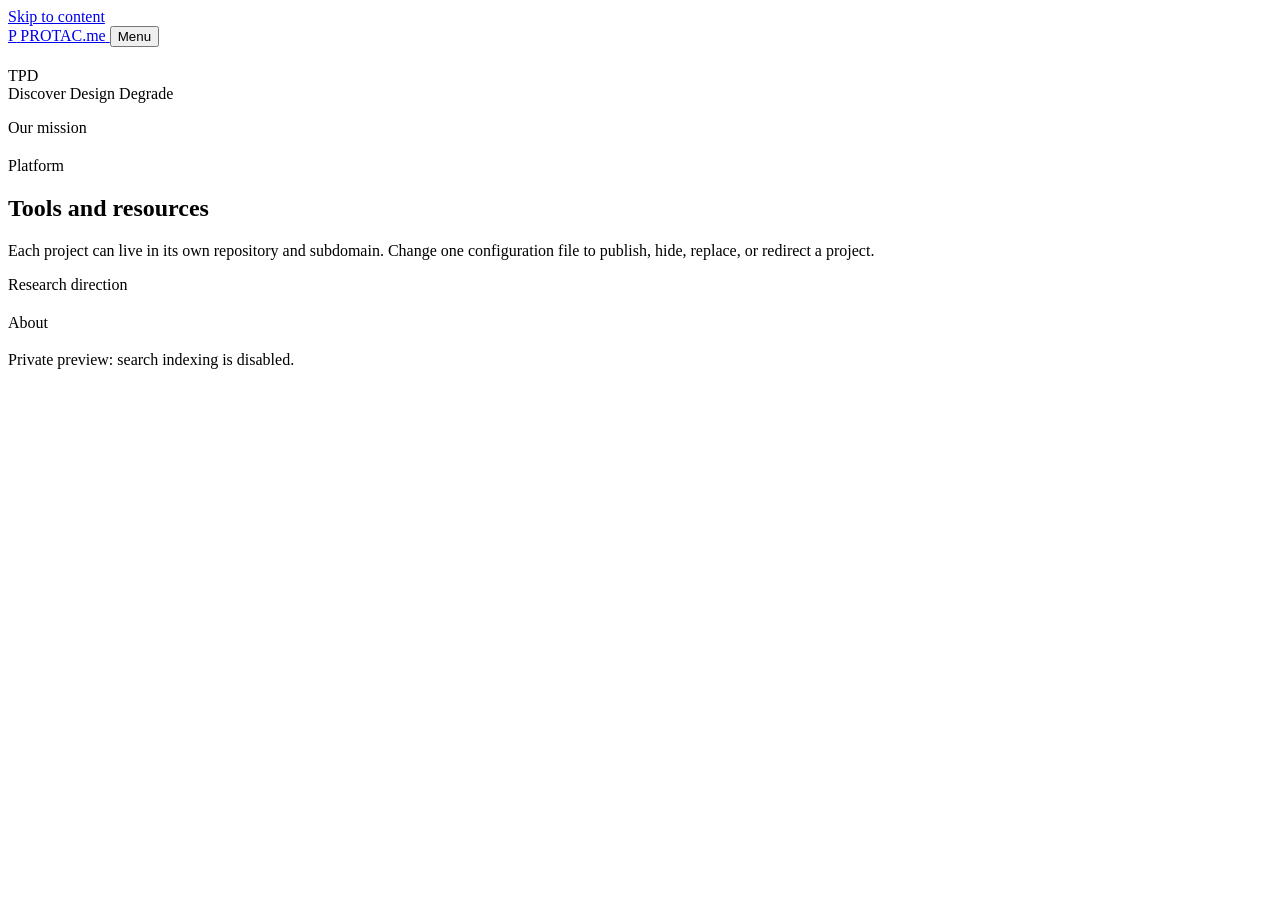
==== index.html @ 42d92f2d "Add files via upload" ====
<!doctype html>
<html lang="en">
<head>
  <meta charset="utf-8" />
  <meta name="viewport" content="width=device-width, initial-scale=1" />
  <meta name="robots" content="noindex, nofollow, noarchive, nosnippet, noimageindex" />
  <meta name="googlebot" content="noindex, nofollow, noarchive, nosnippet, noimageindex" />
  <meta name="bingbot" content="noindex, nofollow, noarchive, nosnippet, noimageindex" />
  <meta name="description" content="PROTAC.me — tools, data, and technologies for programmable protein degradation." />
  <title>PROTAC.me | Programmable Protein Degradation</title>
  <link rel="icon" href="assets/favicon.svg" type="image/svg+xml" />
  <link rel="stylesheet" href="assets/styles.css" />
  <script defer src="data/site-config.js"></script>
  <script defer src="assets/app.js"></script>
</head>
<body>
  <a class="skip-link" href="#main">Skip to content</a>

  <header class="site-header">
    <div class="container header-inner">
      <a class="brand" href="#top" aria-label="PROTAC.me home">
        <span class="brand-mark" aria-hidden="true">P</span>
        <span class="brand-word">PROTAC<span>.me</span></span>
      </a>
      <button class="menu-button" aria-expanded="false" aria-controls="site-nav">Menu</button>
      <nav id="site-nav" class="site-nav" aria-label="Primary navigation"></nav>
    </div>
  </header>

  <main id="main">
    <section id="top" class="hero">
      <div class="container hero-grid">
        <div>
          <p class="eyebrow" id="hero-eyebrow"></p>
          <h1 id="hero-title"></h1>
          <p class="hero-copy" id="hero-copy"></p>
          <div class="hero-actions" id="hero-actions"></div>
        </div>
        <div class="hero-visual" aria-label="Discover, design, and degrade workflow">
          <div class="orbit orbit-a"></div>
          <div class="orbit orbit-b"></div>
          <div class="core">TPD</div>
          <span class="node node-a">Discover</span>
          <span class="node node-b">Design</span>
          <span class="node node-c">Degrade</span>
        </div>
      </div>
    </section>

    <section class="mission section">
      <div class="container mission-grid">
        <div>
          <p class="section-label">Our mission</p>
          <h2 id="mission-title"></h2>
        </div>
        <p id="mission-copy"></p>
      </div>
    </section>

    <section id="resources" class="section section-muted">
      <div class="container">
        <div class="section-heading">
          <div>
            <p class="section-label">Platform</p>
            <h2>Tools and resources</h2>
          </div>
          <p>Each project can live in its own repository and subdomain. Change one configuration file to publish, hide, replace, or redirect a project.</p>
        </div>
        <div id="project-grid" class="project-grid"></div>
      </div>
    </section>

    <section id="research" class="section">
      <div class="container split-card">
        <div>
          <p class="section-label">Research direction</p>
          <h2 id="research-title"></h2>
        </div>
        <div id="research-items" class="research-items"></div>
      </div>
    </section>

    <section id="about" class="section section-dark">
      <div class="container about-grid">
        <div>
          <p class="section-label">About</p>
          <h2 id="about-title"></h2>
        </div>
        <div>
          <p id="about-copy"></p>
          <div id="about-links" class="text-links"></div>
        </div>
      </div>
    </section>
  </main>

  <footer class="site-footer">
    <div class="container footer-inner">
      <p id="footer-copy"></p>
      <p class="privacy-note">Private preview: search indexing is disabled.</p>
    </div>
  </footer>
</body>
</html>
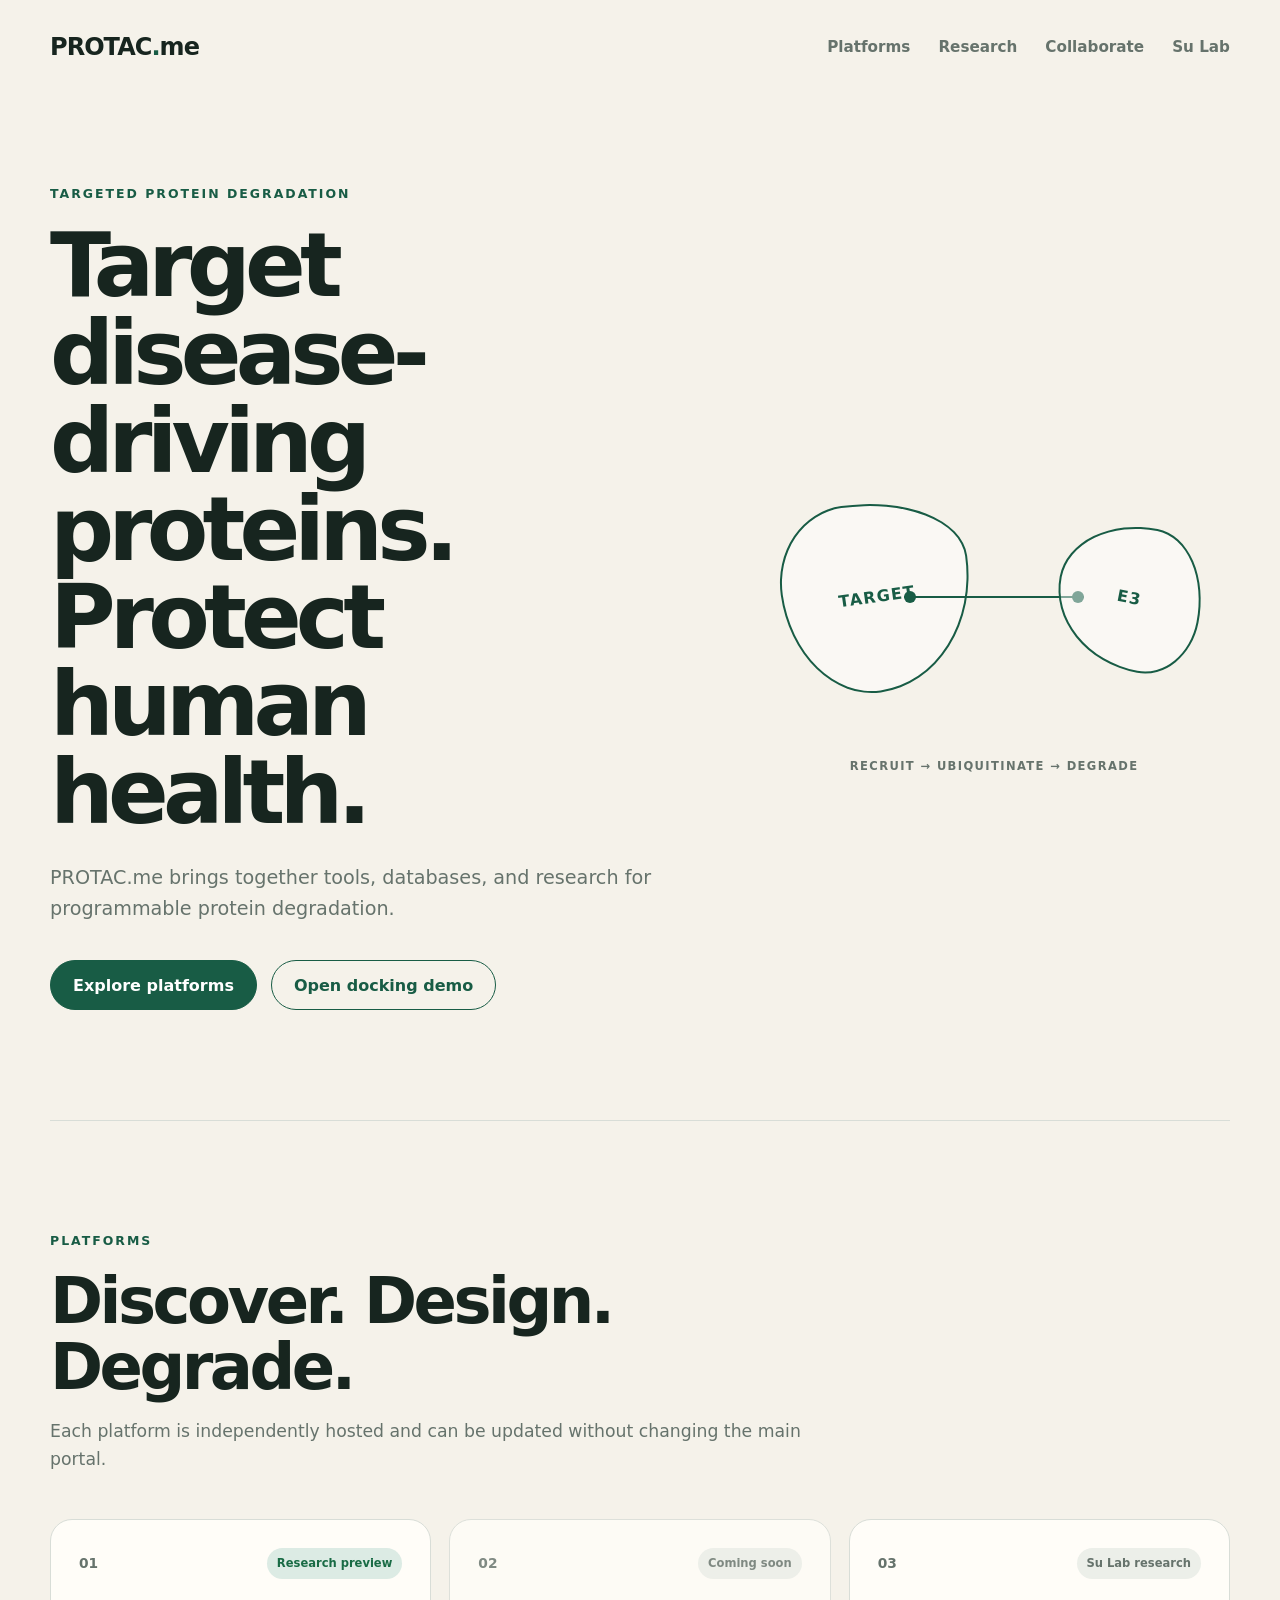
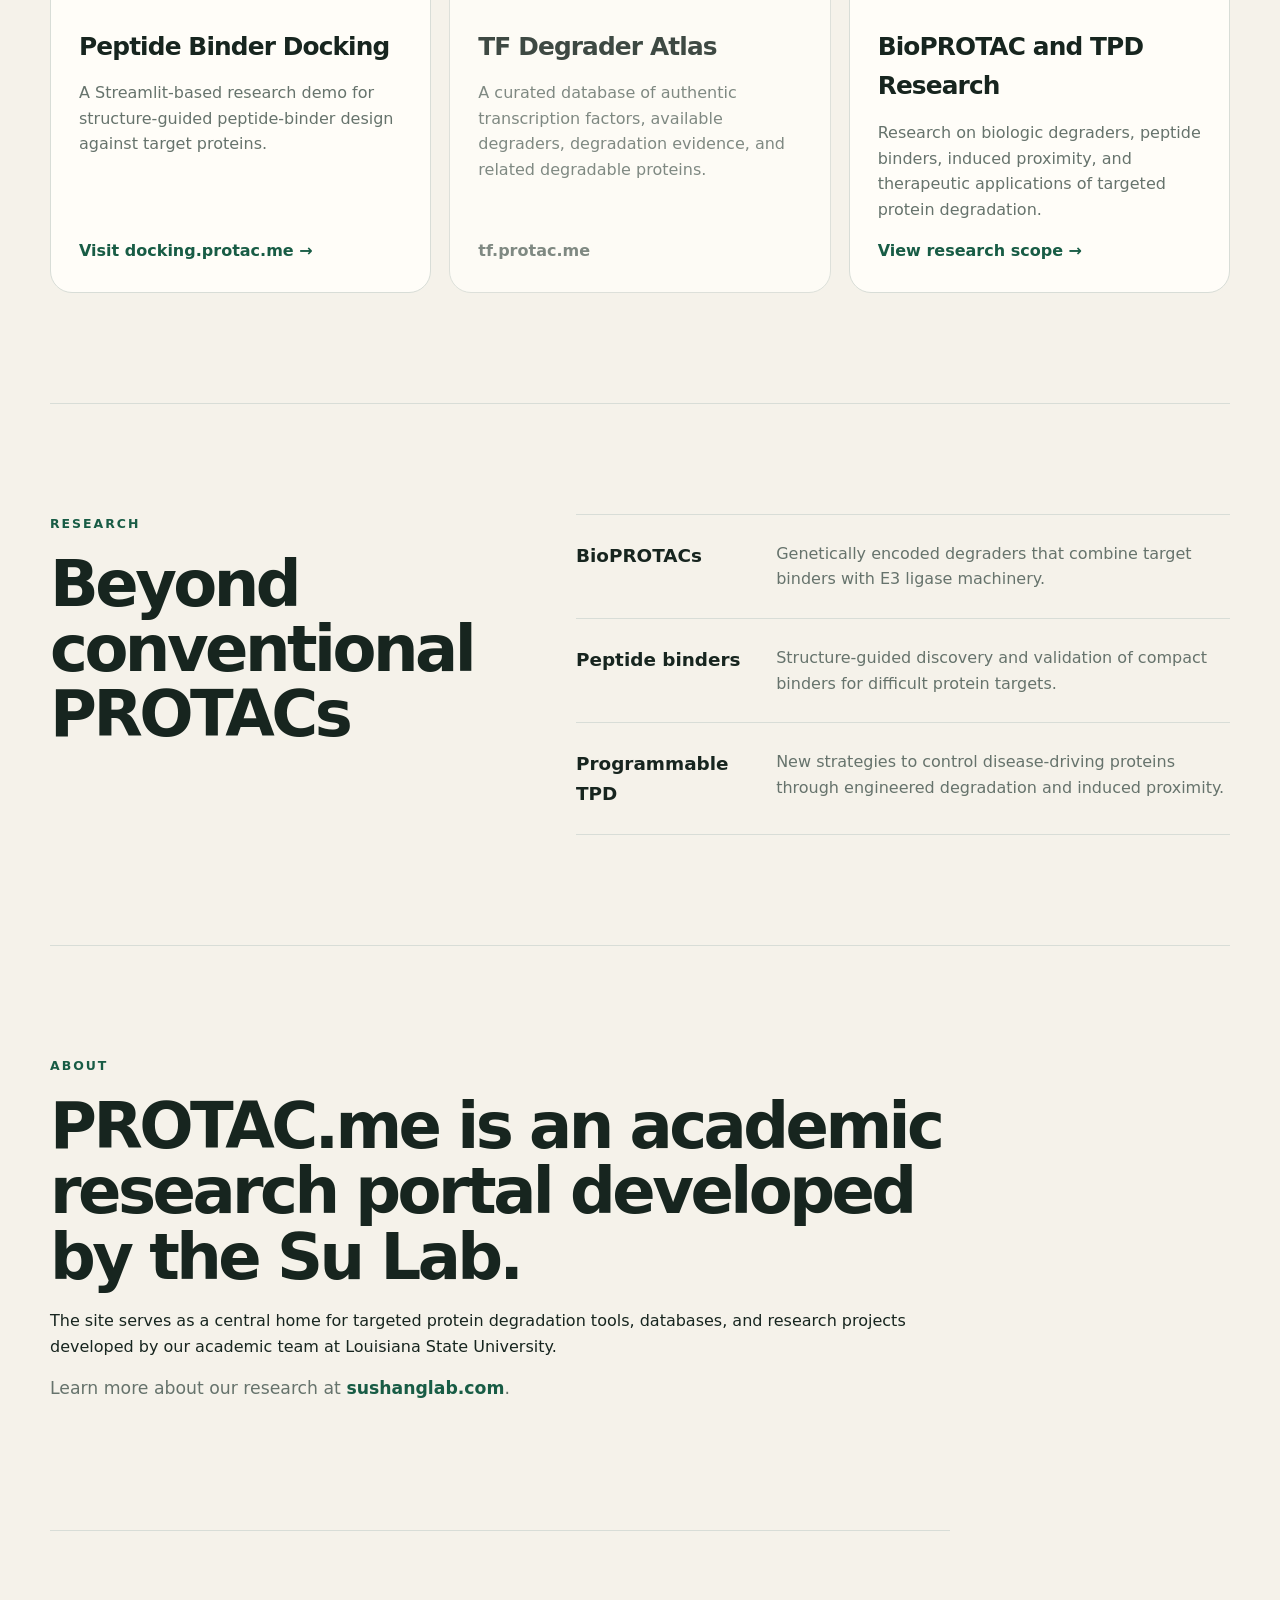
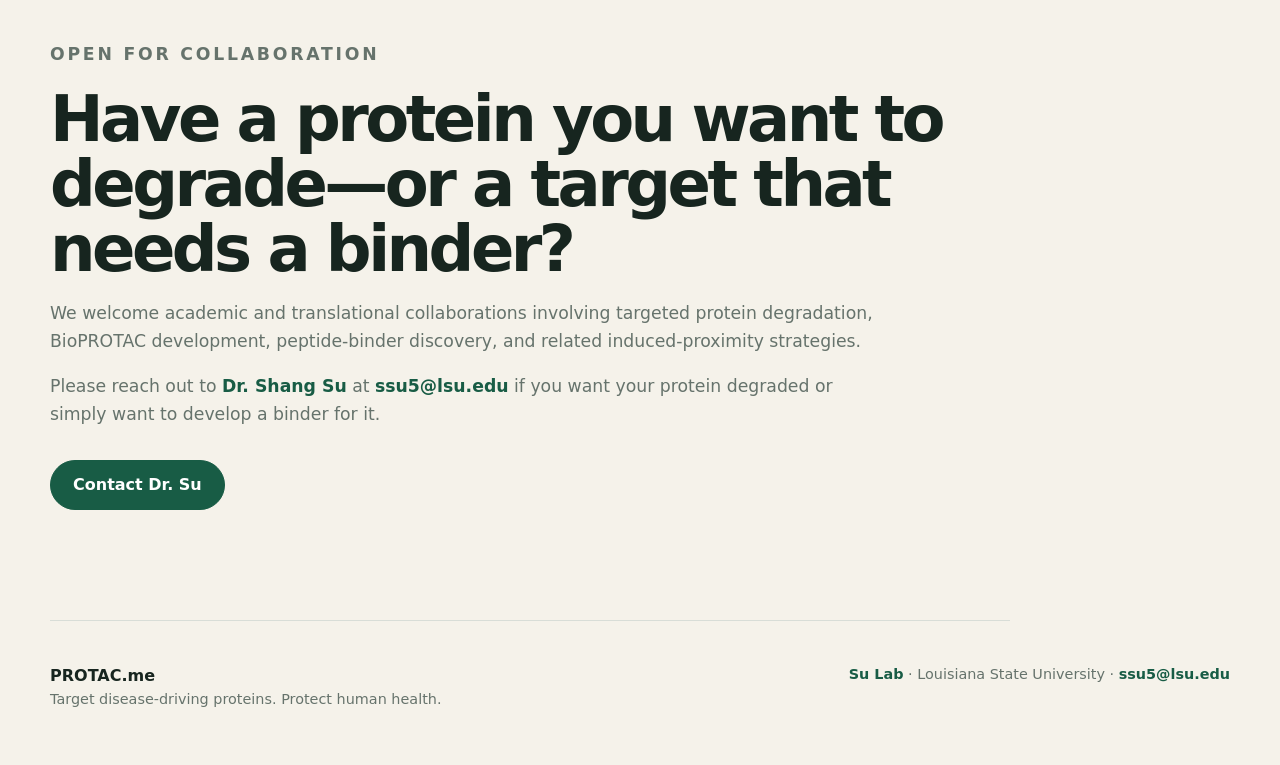
==== commit f10af86f: "Add files via upload" ====
--- a/index.html
+++ b/index.html
@@ -1,103 +1,181 @@
 <!doctype html>
 <html lang="en">
 <head>
-  <meta charset="utf-8" />
-  <meta name="viewport" content="width=device-width, initial-scale=1" />
-  <meta name="robots" content="noindex, nofollow, noarchive, nosnippet, noimageindex" />
-  <meta name="googlebot" content="noindex, nofollow, noarchive, nosnippet, noimageindex" />
-  <meta name="bingbot" content="noindex, nofollow, noarchive, nosnippet, noimageindex" />
-  <meta name="description" content="PROTAC.me — tools, data, and technologies for programmable protein degradation." />
-  <title>PROTAC.me | Programmable Protein Degradation</title>
-  <link rel="icon" href="assets/favicon.svg" type="image/svg+xml" />
-  <link rel="stylesheet" href="assets/styles.css" />
-  <script defer src="data/site-config.js"></script>
-  <script defer src="assets/app.js"></script>
+  <meta charset="utf-8">
+  <meta name="viewport" content="width=device-width, initial-scale=1">
+
+  <title>PROTAC.me | Targeted Protein Degradation Tools</title>
+  <meta name="description" content="PROTAC.me is a portal for targeted protein degradation tools, resources, and research from the Su Lab.">
+
+  <!-- Temporary: discourage search engines from indexing this site -->
+  <meta name="robots" content="noindex, nofollow, noarchive, nosnippet, noimageindex">
+  <meta name="googlebot" content="noindex, nofollow, noarchive, nosnippet, noimageindex">
+  <meta name="bingbot" content="noindex, nofollow, noarchive, nosnippet, noimageindex">
+
+  <link rel="stylesheet" href="style.css">
 </head>
+
 <body>
-  <a class="skip-link" href="#main">Skip to content</a>
+  <header class="site-header">
+    <a class="brand" href="#top" aria-label="PROTAC.me home">
+      <span class="brand-main">PROTAC</span><span class="brand-dot">.</span><span class="brand-me">me</span>
+    </a>
 
-  <header class="site-header">
-    <div class="container header-inner">
-      <a class="brand" href="#top" aria-label="PROTAC.me home">
-        <span class="brand-mark" aria-hidden="true">P</span>
-        <span class="brand-word">PROTAC<span>.me</span></span>
-      </a>
-      <button class="menu-button" aria-expanded="false" aria-controls="site-nav">Menu</button>
-      <nav id="site-nav" class="site-nav" aria-label="Primary navigation"></nav>
-    </div>
+    <nav class="nav" aria-label="Main navigation">
+      <a href="#platforms">Platforms</a>
+      <a href="#research">Research</a>
+      <a href="#collaborate">Collaborate</a>
+      <a href="https://sushanglab.com" target="_blank" rel="noopener noreferrer">Su Lab</a>
+    </nav>
   </header>
 
-  <main id="main">
-    <section id="top" class="hero">
-      <div class="container hero-grid">
-        <div>
-          <p class="eyebrow" id="hero-eyebrow"></p>
-          <h1 id="hero-title"></h1>
-          <p class="hero-copy" id="hero-copy"></p>
-          <div class="hero-actions" id="hero-actions"></div>
+  <main id="top">
+    <section class="hero">
+      <div class="hero-copy">
+        <p class="eyebrow">TARGETED PROTEIN DEGRADATION</p>
+        <h1>Target disease-driving proteins.<br>Protect human health.</h1>
+        <p class="hero-text">
+          PROTAC.me brings together tools, databases, and research for
+          programmable protein degradation.
+        </p>
+
+        <div class="hero-actions">
+          <a class="button button-primary" href="#platforms">Explore platforms</a>
+          <a class="button button-secondary" href="https://docking.protac.me">Open docking demo</a>
         </div>
-        <div class="hero-visual" aria-label="Discover, design, and degrade workflow">
-          <div class="orbit orbit-a"></div>
-          <div class="orbit orbit-b"></div>
-          <div class="core">TPD</div>
-          <span class="node node-a">Discover</span>
-          <span class="node node-b">Design</span>
-          <span class="node node-c">Degrade</span>
+      </div>
+
+      <div class="hero-graphic" aria-hidden="true">
+        <div class="protein protein-left">TARGET</div>
+        <div class="linker"></div>
+        <div class="protein protein-right">E3</div>
+        <div class="degrade-label">RECRUIT → UBIQUITINATE → DEGRADE</div>
+      </div>
+    </section>
+
+    <section class="section" id="platforms">
+      <div class="section-heading">
+        <p class="eyebrow">PLATFORMS</p>
+        <h2>Discover. Design. Degrade.</h2>
+        <p>
+          Each platform is independently hosted and can be updated without changing the main portal.
+        </p>
+      </div>
+
+      <div class="cards">
+        <article class="card">
+          <div class="card-topline">
+            <span class="card-number">01</span>
+            <span class="status status-live">Research preview</span>
+          </div>
+          <h3>Peptide Binder Docking</h3>
+          <p>
+            A Streamlit-based research demo for structure-guided peptide-binder design against target proteins.
+          </p>
+          <a class="card-link" href="https://docking.protac.me">
+            Visit docking.protac.me <span aria-hidden="true">→</span>
+          </a>
+        </article>
+
+        <article class="card card-muted">
+          <div class="card-topline">
+            <span class="card-number">02</span>
+            <span class="status">Coming soon</span>
+          </div>
+          <h3>TF Degrader Atlas</h3>
+          <p>
+            A curated database of authentic transcription factors, available degraders,
+            degradation evidence, and related degradable proteins.
+          </p>
+          <span class="card-link card-link-disabled">
+            tf.protac.me
+          </span>
+        </article>
+
+        <article class="card">
+          <div class="card-topline">
+            <span class="card-number">03</span>
+            <span class="status">Su Lab research</span>
+          </div>
+          <h3>BioPROTAC and TPD Research</h3>
+          <p>
+            Research on biologic degraders, peptide binders, induced proximity,
+            and therapeutic applications of targeted protein degradation.
+          </p>
+          <a class="card-link" href="#research">
+            View research scope <span aria-hidden="true">→</span>
+          </a>
+        </article>
+      </div>
+    </section>
+
+    <section class="section split-section" id="research">
+      <div>
+        <p class="eyebrow">RESEARCH</p>
+        <h2>Beyond conventional PROTACs</h2>
+      </div>
+
+      <div class="research-list">
+        <div class="research-item">
+          <h3>BioPROTACs</h3>
+          <p>Genetically encoded degraders that combine target binders with E3 ligase machinery.</p>
+        </div>
+
+        <div class="research-item">
+          <h3>Peptide binders</h3>
+          <p>Structure-guided discovery and validation of compact binders for difficult protein targets.</p>
+        </div>
+
+        <div class="research-item">
+          <h3>Programmable TPD</h3>
+          <p>New strategies to control disease-driving proteins through engineered degradation and induced proximity.</p>
         </div>
       </div>
     </section>
 
-    <section class="mission section">
-      <div class="container mission-grid">
-        <div>
-          <p class="section-label">Our mission</p>
-          <h2 id="mission-title"></h2>
-        </div>
-        <p id="mission-copy"></p>
-      </div>
+    <section class="section about-section" id="about">
+      <p class="eyebrow">ABOUT</p>
+      <h2>PROTAC.me is an academic research portal developed by the Su Lab.</h2>
+      <p>
+        The site serves as a central home for targeted protein degradation tools,
+        databases, and research projects developed by our academic team at
+        Louisiana State University.
+      </p>
+      <p>
+        Learn more about our research at
+        <a href="https://sushanglab.com" target="_blank" rel="noopener noreferrer">sushanglab.com</a>.
+      </p>
     </section>
 
-    <section id="resources" class="section section-muted">
-      <div class="container">
-        <div class="section-heading">
-          <div>
-            <p class="section-label">Platform</p>
-            <h2>Tools and resources</h2>
-          </div>
-          <p>Each project can live in its own repository and subdomain. Change one configuration file to publish, hide, replace, or redirect a project.</p>
-        </div>
-        <div id="project-grid" class="project-grid"></div>
-      </div>
-    </section>
-
-    <section id="research" class="section">
-      <div class="container split-card">
-        <div>
-          <p class="section-label">Research direction</p>
-          <h2 id="research-title"></h2>
-        </div>
-        <div id="research-items" class="research-items"></div>
-      </div>
-    </section>
-
-    <section id="about" class="section section-dark">
-      <div class="container about-grid">
-        <div>
-          <p class="section-label">About</p>
-          <h2 id="about-title"></h2>
-        </div>
-        <div>
-          <p id="about-copy"></p>
-          <div id="about-links" class="text-links"></div>
-        </div>
-      </div>
+    <section class="section collaboration-section" id="collaborate">
+      <p class="eyebrow">OPEN FOR COLLABORATION</p>
+      <h2>Have a protein you want to degrade—or a target that needs a binder?</h2>
+      <p>
+        We welcome academic and translational collaborations involving targeted protein
+        degradation, BioPROTAC development, peptide-binder discovery, and related
+        induced-proximity strategies.
+      </p>
+      <p>
+        Please reach out to
+        <a href="mailto:ssu5@lsu.edu">Dr. Shang Su</a>
+        at <a href="mailto:ssu5@lsu.edu">ssu5@lsu.edu</a>
+        if you want your protein degraded or simply want to develop a binder for it.
+      </p>
+      <a class="button button-primary" href="mailto:ssu5@lsu.edu?subject=PROTAC.me%20collaboration%20inquiry">
+        Contact Dr. Su
+      </a>
     </section>
   </main>
 
   <footer class="site-footer">
-    <div class="container footer-inner">
-      <p id="footer-copy"></p>
-      <p class="privacy-note">Private preview: search indexing is disabled.</p>
+    <div>
+      <strong>PROTAC.me</strong>
+      <span>Target disease-driving proteins. Protect human health.</span>
+    </div>
+    <div>
+      <a href="https://sushanglab.com" target="_blank" rel="noopener noreferrer">Su Lab</a>
+      · Louisiana State University
+      · <a href="mailto:ssu5@lsu.edu">ssu5@lsu.edu</a>
     </div>
   </footer>
 </body>
--- a/style.css
+++ b/style.css
@@ -0,0 +1,459 @@
+:root {
+  --bg: #f5f2ea;
+  --surface: #fffdf8;
+  --text: #17251f;
+  --muted: #66736c;
+  --line: #d8ddd7;
+  --accent: #185c45;
+  --accent-dark: #0f3f30;
+  --accent-soft: #dcebe4;
+  --live: #196b45;
+  --max-width: 1180px;
+}
+
+* {
+  box-sizing: border-box;
+}
+
+html {
+  scroll-behavior: smooth;
+}
+
+body {
+  margin: 0;
+  background: var(--bg);
+  color: var(--text);
+  font-family: Inter, ui-sans-serif, system-ui, -apple-system, BlinkMacSystemFont, "Segoe UI", sans-serif;
+  line-height: 1.6;
+}
+
+a {
+  color: inherit;
+}
+
+.site-header {
+  width: min(calc(100% - 40px), var(--max-width));
+  margin: 0 auto;
+  padding: 28px 0;
+  display: flex;
+  align-items: center;
+  justify-content: space-between;
+}
+
+.brand {
+  text-decoration: none;
+  font-size: 1.5rem;
+  font-weight: 800;
+  letter-spacing: -0.04em;
+}
+
+.brand-main,
+.brand-me {
+  color: var(--text);
+}
+
+.brand-dot {
+  color: var(--accent);
+}
+
+.nav {
+  display: flex;
+  gap: 28px;
+}
+
+.nav a {
+  color: var(--muted);
+  text-decoration: none;
+  font-size: 0.95rem;
+  font-weight: 650;
+}
+
+.nav a:hover {
+  color: var(--accent);
+}
+
+main {
+  width: min(calc(100% - 40px), var(--max-width));
+  margin: 0 auto;
+}
+
+.hero {
+  min-height: 680px;
+  padding: 90px 0 110px;
+  display: grid;
+  grid-template-columns: 1.15fr 0.85fr;
+  gap: 70px;
+  align-items: center;
+  border-bottom: 1px solid var(--line);
+}
+
+.eyebrow {
+  margin: 0 0 18px;
+  color: var(--accent);
+  font-size: 0.78rem;
+  font-weight: 800;
+  letter-spacing: 0.16em;
+}
+
+h1,
+h2,
+h3,
+p {
+  margin-top: 0;
+}
+
+h1 {
+  max-width: 760px;
+  margin-bottom: 26px;
+  font-size: clamp(3rem, 7vw, 6.4rem);
+  line-height: 0.98;
+  letter-spacing: -0.065em;
+}
+
+.hero-text {
+  max-width: 650px;
+  margin-bottom: 36px;
+  color: var(--muted);
+  font-size: 1.2rem;
+}
+
+.hero-actions {
+  display: flex;
+  flex-wrap: wrap;
+  gap: 14px;
+}
+
+.button {
+  display: inline-flex;
+  align-items: center;
+  justify-content: center;
+  min-height: 50px;
+  padding: 0 22px;
+  border: 1px solid var(--accent);
+  border-radius: 999px;
+  text-decoration: none;
+  font-weight: 750;
+}
+
+.button-primary {
+  background: var(--accent);
+  color: white;
+}
+
+.button-primary:hover {
+  background: var(--accent-dark);
+}
+
+.button-secondary {
+  background: transparent;
+  color: var(--accent);
+}
+
+.button-secondary:hover {
+  background: var(--accent-soft);
+}
+
+.hero-graphic {
+  position: relative;
+  min-height: 400px;
+  display: grid;
+  place-items: center;
+}
+
+.protein {
+  position: absolute;
+  display: grid;
+  place-items: center;
+  border: 2px solid var(--accent);
+  color: var(--accent);
+  background: rgba(255,255,255,0.45);
+  font-weight: 850;
+  letter-spacing: 0.08em;
+}
+
+.protein-left {
+  width: 190px;
+  height: 190px;
+  left: 5%;
+  border-radius: 38% 62% 55% 45% / 42% 35% 65% 58%;
+  transform: rotate(-8deg);
+}
+
+.protein-right {
+  width: 145px;
+  height: 145px;
+  right: 6%;
+  border-radius: 60% 40% 35% 65% / 45% 58% 42% 55%;
+  transform: rotate(11deg);
+}
+
+.linker {
+  position: absolute;
+  width: 180px;
+  height: 2px;
+  background: var(--accent);
+}
+
+.linker::before,
+.linker::after {
+  content: "";
+  position: absolute;
+  top: -5px;
+  width: 12px;
+  height: 12px;
+  background: var(--accent);
+  border-radius: 50%;
+}
+
+.linker::before {
+  left: 0;
+}
+
+.linker::after {
+  right: 0;
+}
+
+.degrade-label {
+  position: absolute;
+  bottom: 22px;
+  color: var(--muted);
+  font-size: 0.72rem;
+  font-weight: 800;
+  letter-spacing: 0.12em;
+}
+
+.section {
+  padding: 110px 0;
+  border-bottom: 1px solid var(--line);
+}
+
+.section-heading {
+  max-width: 760px;
+  margin-bottom: 46px;
+}
+
+h2 {
+  margin-bottom: 18px;
+  font-size: clamp(2.3rem, 5vw, 4.6rem);
+  line-height: 1.02;
+  letter-spacing: -0.055em;
+}
+
+.section-heading > p:last-child,
+.about-section > p:last-child {
+  color: var(--muted);
+  font-size: 1.08rem;
+}
+
+.cards {
+  display: grid;
+  grid-template-columns: repeat(3, 1fr);
+  gap: 18px;
+}
+
+.card {
+  min-height: 340px;
+  padding: 28px;
+  display: flex;
+  flex-direction: column;
+  background: var(--surface);
+  border: 1px solid var(--line);
+  border-radius: 22px;
+}
+
+.card-muted {
+  opacity: 0.82;
+}
+
+.card-topline {
+  display: flex;
+  justify-content: space-between;
+  align-items: center;
+  gap: 16px;
+  margin-bottom: 48px;
+}
+
+.card-number {
+  color: var(--muted);
+  font-size: 0.86rem;
+  font-weight: 800;
+}
+
+.status {
+  padding: 6px 10px;
+  border-radius: 999px;
+  background: #ecefe9;
+  color: var(--muted);
+  font-size: 0.72rem;
+  font-weight: 800;
+}
+
+.status-live {
+  background: var(--accent-soft);
+  color: var(--live);
+}
+
+.card h3 {
+  margin-bottom: 14px;
+  font-size: 1.55rem;
+  letter-spacing: -0.035em;
+}
+
+.card p {
+  color: var(--muted);
+}
+
+.card-link {
+  margin-top: auto;
+  color: var(--accent);
+  text-decoration: none;
+  font-weight: 800;
+}
+
+.card-link:hover {
+  color: var(--accent-dark);
+}
+
+.card-link-disabled {
+  color: var(--muted);
+}
+
+.split-section {
+  display: grid;
+  grid-template-columns: 0.8fr 1.2fr;
+  gap: 90px;
+}
+
+.research-list {
+  border-top: 1px solid var(--line);
+}
+
+.research-item {
+  padding: 26px 0;
+  display: grid;
+  grid-template-columns: 0.55fr 1.45fr;
+  gap: 28px;
+  border-bottom: 1px solid var(--line);
+}
+
+.research-item h3 {
+  margin: 0;
+  font-size: 1.15rem;
+}
+
+.research-item p {
+  margin: 0;
+  color: var(--muted);
+}
+
+.about-section {
+  max-width: 900px;
+}
+
+.site-footer {
+  width: min(calc(100% - 40px), var(--max-width));
+  margin: 0 auto;
+  padding: 42px 0 54px;
+  display: flex;
+  justify-content: space-between;
+  gap: 30px;
+  color: var(--muted);
+  font-size: 0.9rem;
+}
+
+.site-footer div:first-child {
+  display: flex;
+  flex-direction: column;
+}
+
+.site-footer strong {
+  color: var(--text);
+  font-size: 1rem;
+}
+
+@media (max-width: 900px) {
+  .hero,
+  .split-section {
+    grid-template-columns: 1fr;
+  }
+
+  .hero {
+    padding-top: 60px;
+  }
+
+  .hero-graphic {
+    min-height: 330px;
+  }
+
+  .cards {
+    grid-template-columns: 1fr;
+  }
+
+  .research-item {
+    grid-template-columns: 1fr;
+    gap: 8px;
+  }
+}
+
+@media (max-width: 620px) {
+  .site-header {
+    align-items: flex-start;
+  }
+
+  .nav {
+    gap: 14px;
+    flex-wrap: wrap;
+    justify-content: flex-end;
+  }
+
+  .hero {
+    min-height: auto;
+    padding: 50px 0 80px;
+  }
+
+  .hero-graphic {
+    display: none;
+  }
+
+  .section {
+    padding: 76px 0;
+  }
+
+  .site-footer {
+    flex-direction: column;
+  }
+}
+
+
+.about-section a,
+.collaboration-section a,
+.site-footer a {
+  color: var(--accent);
+  font-weight: 750;
+  text-decoration: none;
+}
+
+.about-section a:hover,
+.collaboration-section a:hover,
+.site-footer a:hover {
+  text-decoration: underline;
+}
+
+.collaboration-section {
+  max-width: 960px;
+}
+
+.collaboration-section > p {
+  max-width: 840px;
+  color: var(--muted);
+  font-size: 1.08rem;
+}
+
+.collaboration-section .button {
+  margin-top: 14px;
+  color: white;
+}
+
+.collaboration-section .button:hover {
+  text-decoration: none;
+}
